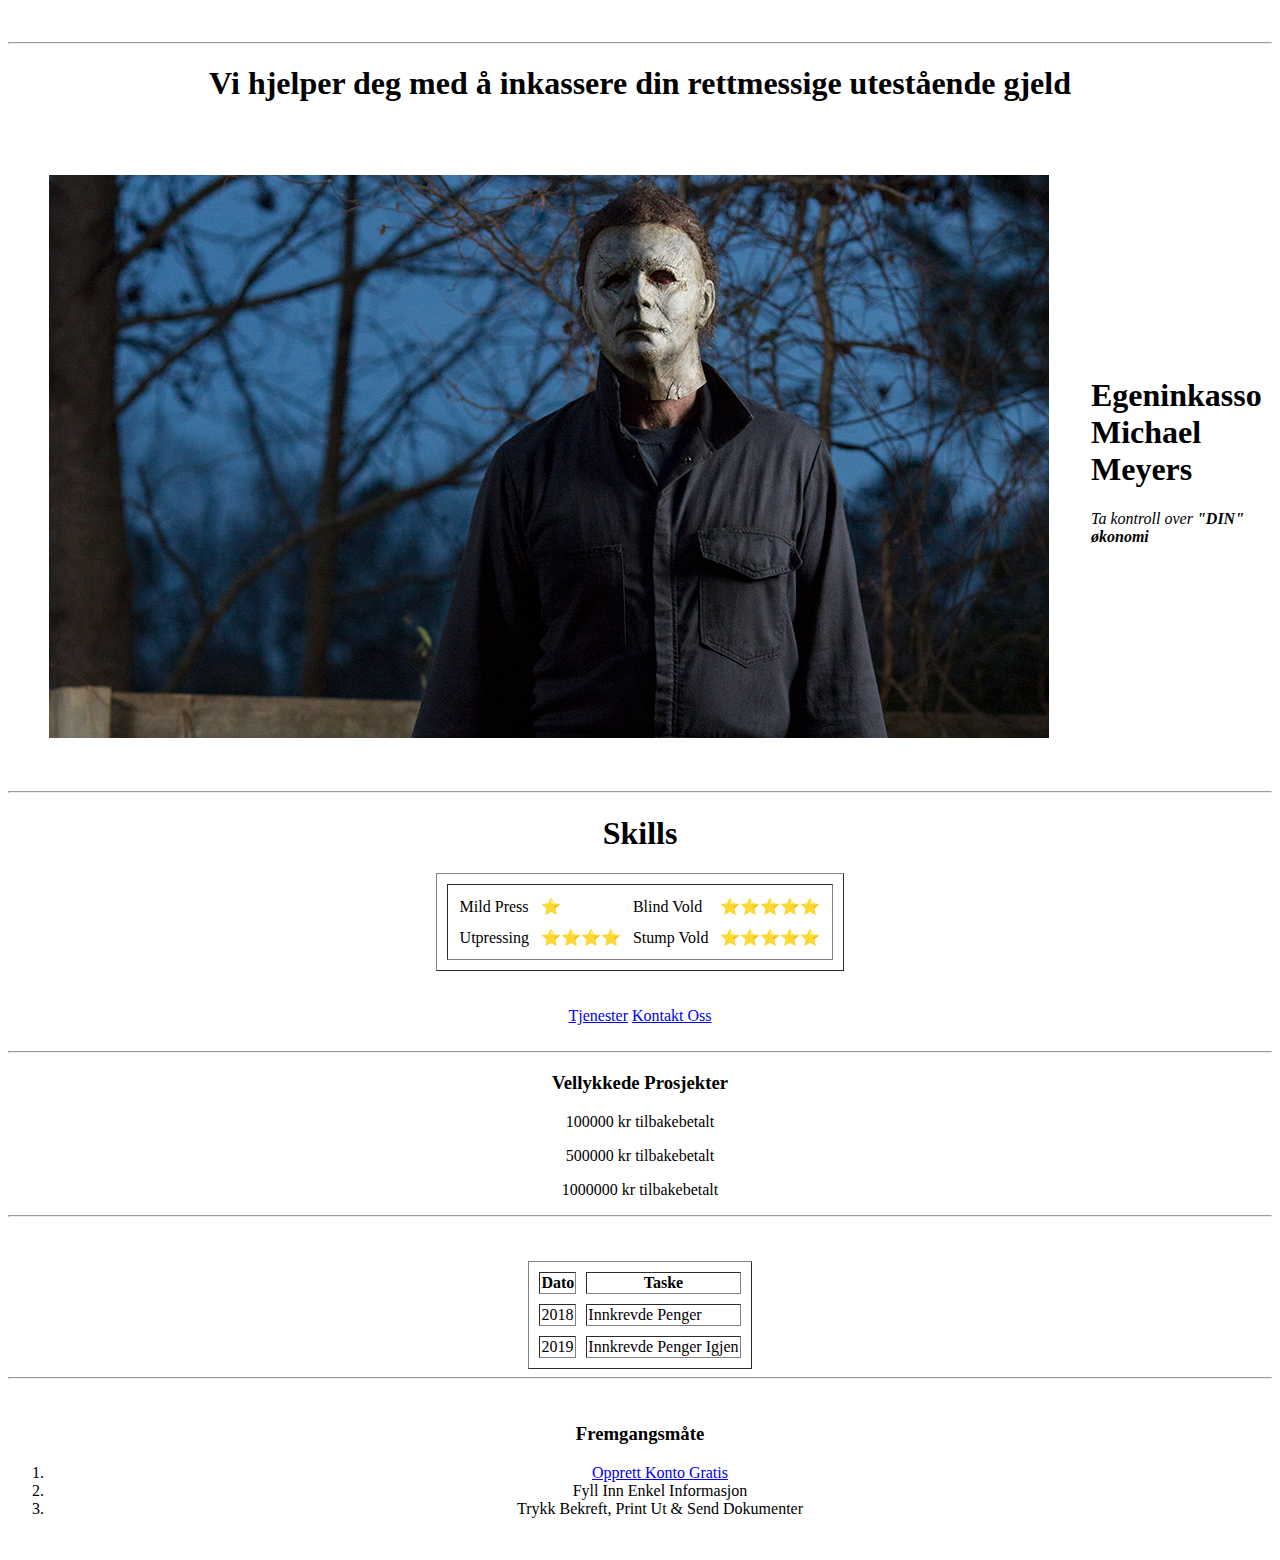
==== index.html @ fc5ee456 "Add initial files" ====
<!DOCTYPE html>
<html lang="en" dir="ltr">

<head>

  <meta charset="utf-8">
  <title>💸Egeninkasso</title>

</head>

<body>
  <center>
    <table cellspacing="40">
      <tr>
        <td><img src="Michael Myers.jpg" alt="Egeninkasso"></td>
        <td>
          <h1>Egeninkasso Michael Meyers</h1>
          <p><em>Ta kontroll over <strong>"DIN" økonomi</strong></em></p>
        </td>
        <br>
        <p>
          <hr>
          <h1>Vi hjelper deg med å inkassere din rettmessige utestående gjeld
        </p>
        </h1>
      </tr>
    </table>
    <hr>
    <p><h1>Skills</h1></p>
    <table border="1" cellspacing="10">
      <tr>
        <td>
          <table cellspacing="10">
            <tr>
              <td>Mild Press</td>
              <td>⭐</td>
              <td>Blind Vold</td>
              <td>⭐⭐⭐⭐⭐</td>
            </tr>
            <tr>
              <td>Utpressing</td>
              <td>⭐⭐⭐⭐</td>
              <td>Stump Vold</td>
              <td>⭐⭐⭐⭐⭐</td>
            </tr>
          </table>
        </td>
      </tr>
    </table>
    <br>
    <br>
    <a href="tjenester.html">Tjenester</a>
    <a href="kontakt.html">Kontakt Oss</a>
    <br>
    <br>
    <hr>
    <h3>Vellykkede Prosjekter</h3>
    <p>100000 kr tilbakebetalt</p>
    <p>500000 kr tilbakebetalt</p>
    <p>1000000 kr tilbakebetalt</p>
    <hr><br>
    <table border="1" cellspacing="10">
      <thead>
        <tr>
          <th>Dato</th>
          <th>Taske</th>
        </tr>
      </thead>
      <tbody>
        <tr>
          <td>2018</td>
          <td>Innkrevde Penger</td>
        </tr>
      </tbody>
      <tfoot>
        <tr>
          <td>2019</td>
          <td>Innkrevde Penger Igjen</td>
        </tr><br>
      </tfoot>
    </table>
    <hr>
    <br>
    <h3>Fremgangsmåte</h3>
    <ol>
      <li><a href="https://www.youtube.com/watch?v=hMIgZ8TGqfI">Opprett Konto Gratis</a></li>
      <li>Fyll Inn Enkel Informasjon</li>
      <li>Trykk Bekreft, Print Ut & Send Dokumenter</li>
    </ol>
    <br>
  </center>
</body>

</html>
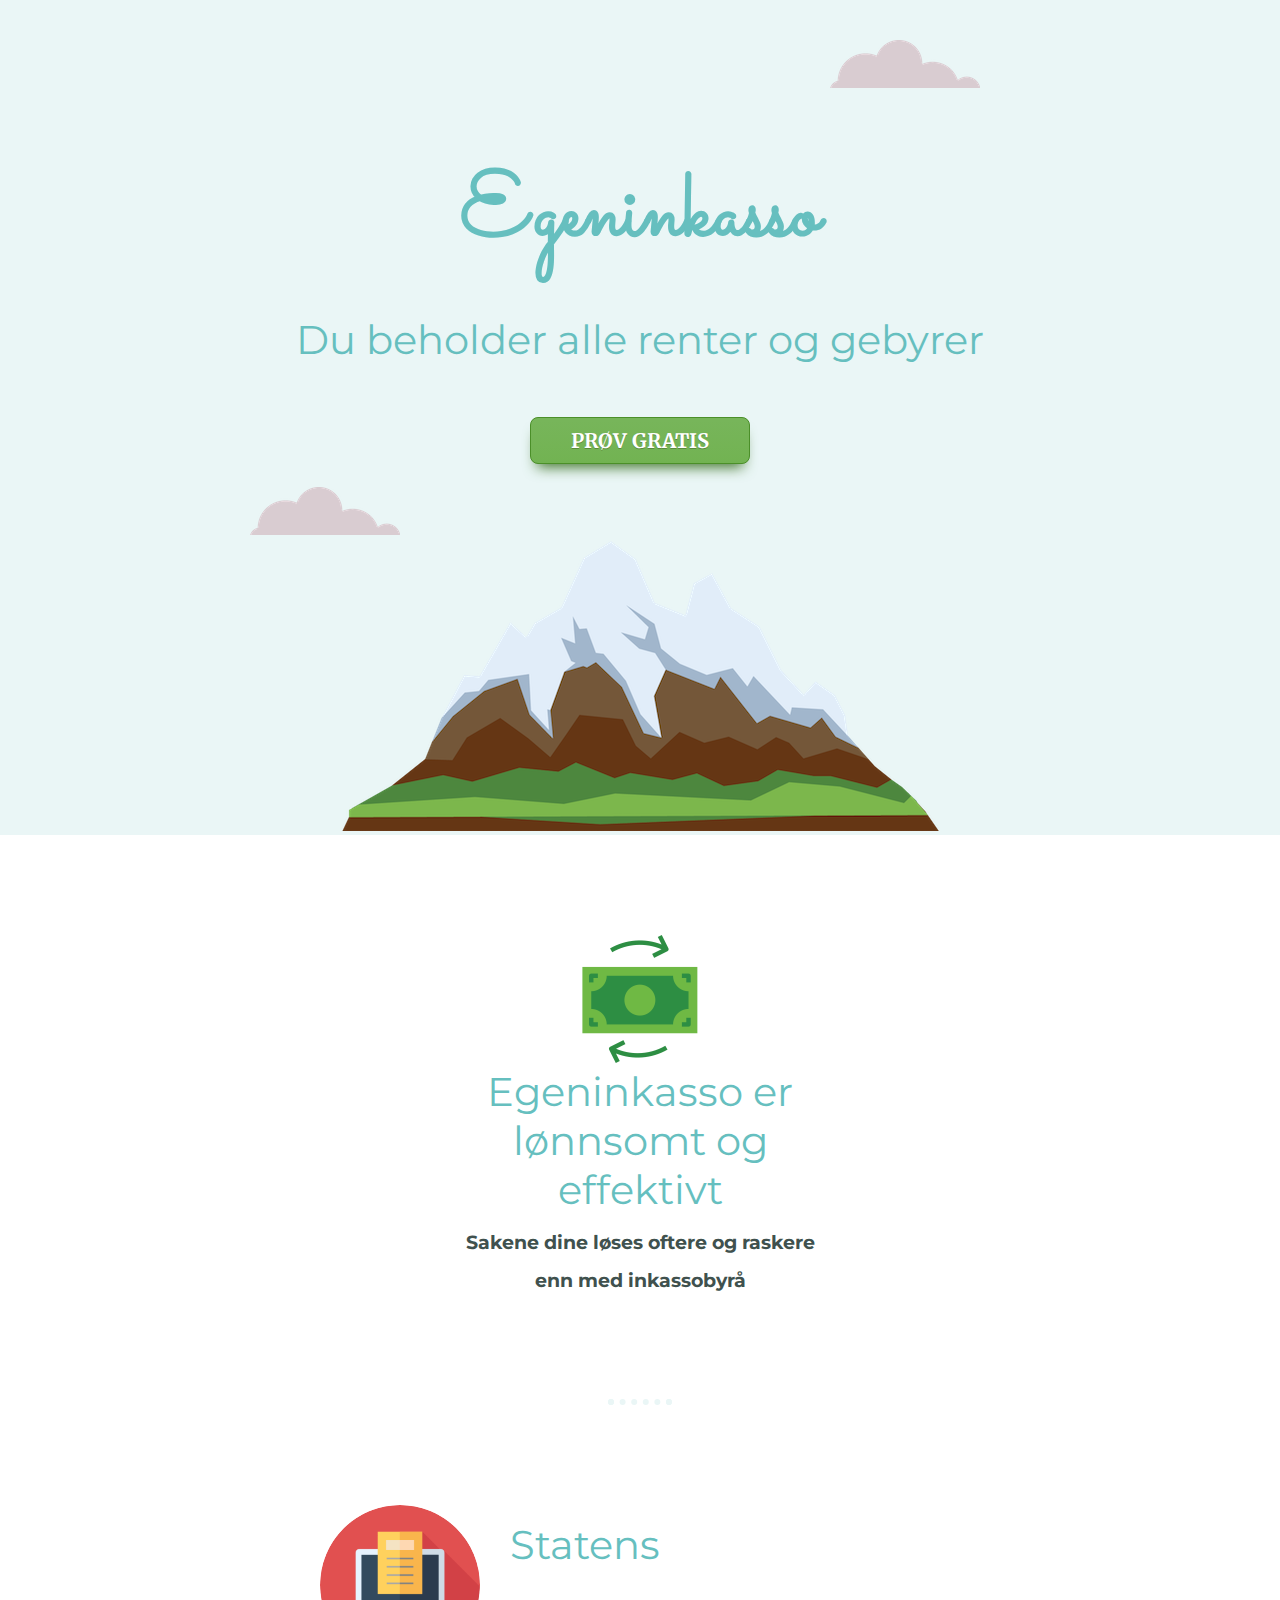
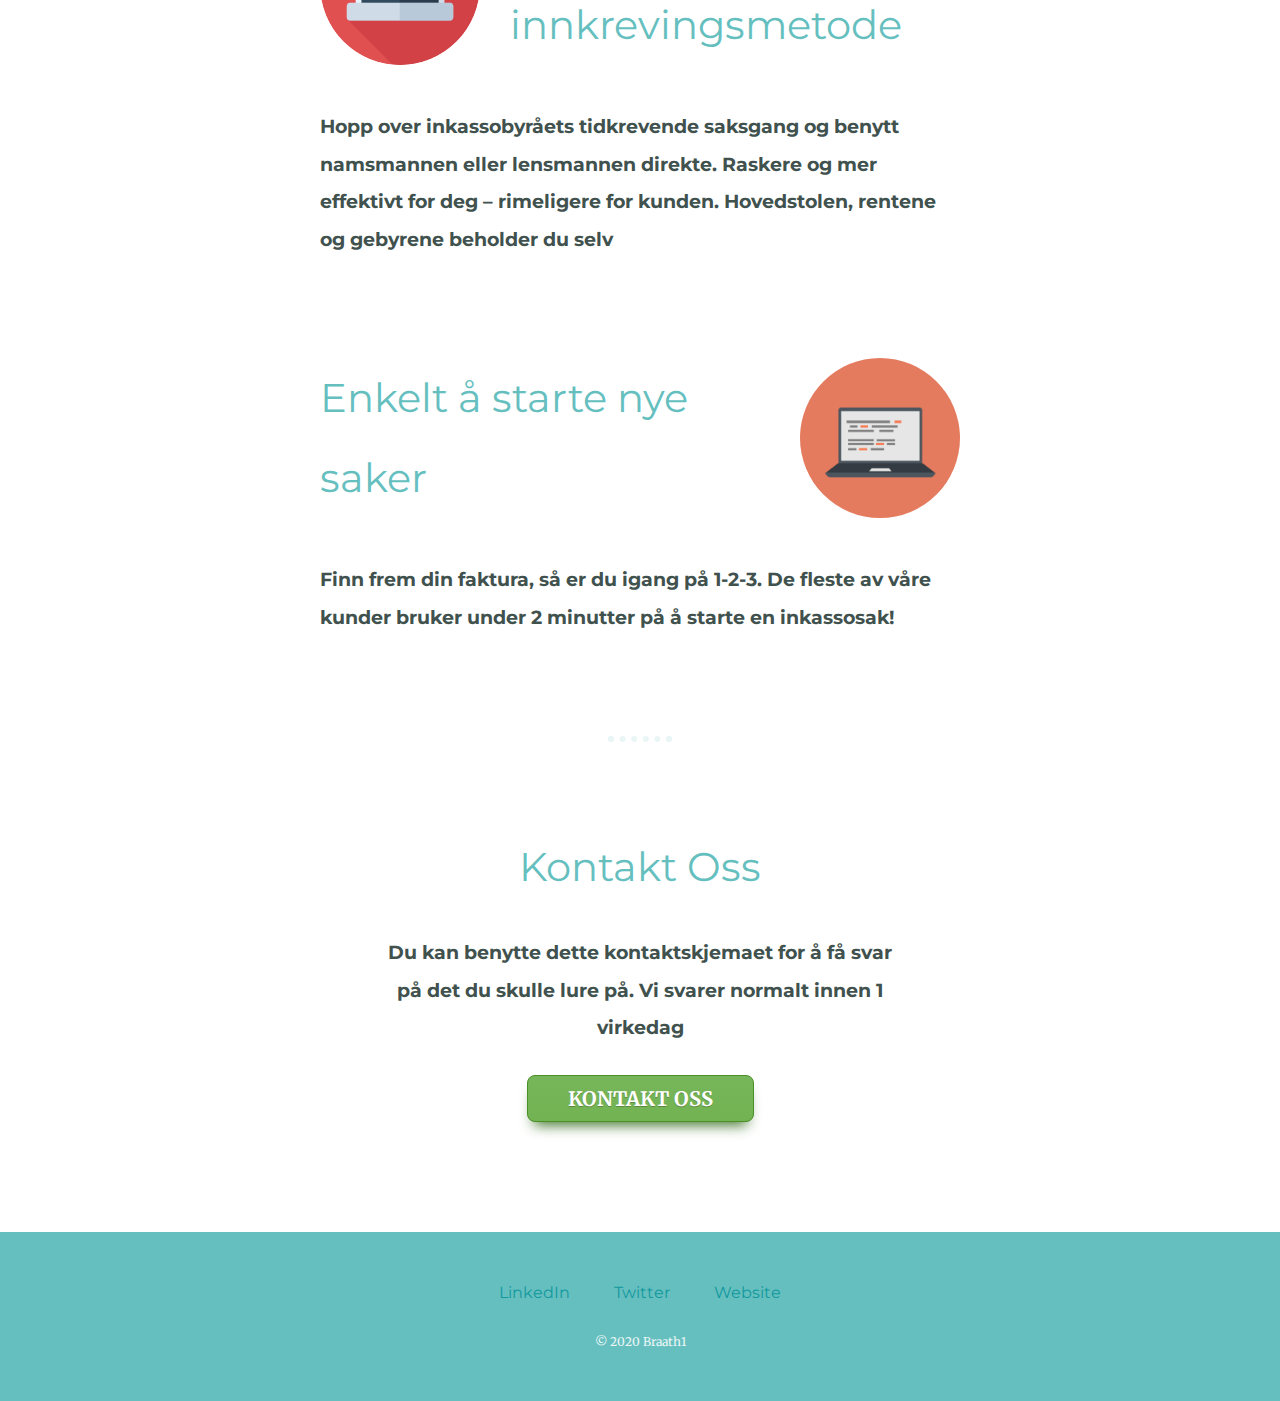
==== commit b8eba1c5: "Add files via upload" ====
--- a/index.html
+++ b/index.html
@@ -2,93 +2,60 @@
 <html lang="en" dir="ltr">
 
 <head>
-
   <meta charset="utf-8">
-  <title>💸Egeninkasso</title>
+  <title>Egeninkasso</title>
+  <link rel="stylesheet" href="css/styles.css">
+  <link rel="icon" href="favicon.jpg">
+  <link href="https://fonts.googleapis.com/css?family=Merriweather|Montserrat|Sacramento&display=swap" rel="stylesheet">
 
 </head>
 
 <body>
-  <center>
-    <table cellspacing="40">
-      <tr>
-        <td><img src="Michael Myers.jpg" alt="Egeninkasso"></td>
-        <td>
-          <h1>Egeninkasso Michael Meyers</h1>
-          <p><em>Ta kontroll over <strong>"DIN" økonomi</strong></em></p>
-        </td>
-        <br>
-        <p>
-          <hr>
-          <h1>Vi hjelper deg med å inkassere din rettmessige utestående gjeld
-        </p>
-        </h1>
-      </tr>
-    </table>
+  <div class="top-container">
+    <img class="top-cloud" src="images/cloud.png" alt="cloud-image">
+    <h1><strong>Egeninkasso</strong></h1>
+    <h2>Du beholder alle renter og gebyrer</h2>
+    <a href="https://www.braathenmedia.no" class="cta">PRØV GRATIS</a>
+    <br>
+    <img class="bottom-cloud" src="images/cloud.png" alt="cloud-image">
+    <img src="images/mountain.png" alt="mountain-image">
+  </div>
+
+  <div class="middle-container">
+    <div class="profile">
+      <img class="money-image" src="images\transfer.png" alt="">
+      <h2 class="indent-text">Egeninkasso er lønnsomt og effektivt</h2>
+      <h3 class="indent-text">Sakene dine løses oftere og raskere enn med inkassobyrå</h3>
+    </div>
     <hr>
-    <p><h1>Skills</h1></p>
-    <table border="1" cellspacing="10">
-      <tr>
-        <td>
-          <table cellspacing="10">
-            <tr>
-              <td>Mild Press</td>
-              <td>⭐</td>
-              <td>Blind Vold</td>
-              <td>⭐⭐⭐⭐⭐</td>
-            </tr>
-            <tr>
-              <td>Utpressing</td>
-              <td>⭐⭐⭐⭐</td>
-              <td>Stump Vold</td>
-              <td>⭐⭐⭐⭐⭐</td>
-            </tr>
-          </table>
-        </td>
-      </tr>
-    </table>
-    <br>
-    <br>
-    <a href="tjenester.html">Tjenester</a>
-    <a href="kontakt.html">Kontakt Oss</a>
-    <br>
-    <br>
+    <div class="skills">
+      <div class="skill-row">
+        <img class="invoice-image" src="images/invoice.png" alt="">
+        <h2>Statens innkrevingsmetode</h2>
+        <h3>Hopp over inkassobyråets tidkrevende saksgang og benytt namsmannen eller lensmannen direkte. Raskere og mer effektivt for deg – rimeligere for kunden. Hovedstolen, rentene og gebyrene beholder du selv</h3>
+      </div>
+      <div class="skill-row">
+        <img class="computer-image" src="images/computer.png" alt="">
+        <h2>Enkelt å starte nye saker</h2>
+        <h3>Finn frem din faktura, så er du igang på 1-2-3. De fleste av våre kunder bruker under 2 minutter på å starte en inkassosak!</h3>
+      </div>
+    </div>
     <hr>
-    <h3>Vellykkede Prosjekter</h3>
-    <p>100000 kr tilbakebetalt</p>
-    <p>500000 kr tilbakebetalt</p>
-    <p>1000000 kr tilbakebetalt</p>
-    <hr><br>
-    <table border="1" cellspacing="10">
-      <thead>
-        <tr>
-          <th>Dato</th>
-          <th>Taske</th>
-        </tr>
-      </thead>
-      <tbody>
-        <tr>
-          <td>2018</td>
-          <td>Innkrevde Penger</td>
-        </tr>
-      </tbody>
-      <tfoot>
-        <tr>
-          <td>2019</td>
-          <td>Innkrevde Penger Igjen</td>
-        </tr><br>
-      </tfoot>
-    </table>
-    <hr>
-    <br>
-    <h3>Fremgangsmåte</h3>
-    <ol>
-      <li><a href="https://www.youtube.com/watch?v=hMIgZ8TGqfI">Opprett Konto Gratis</a></li>
-      <li>Fyll Inn Enkel Informasjon</li>
-      <li>Trykk Bekreft, Print Ut & Send Dokumenter</li>
-    </ol>
-    <br>
-  </center>
+    <div class="contact">
+      <h2>Kontakt Oss</h2>
+      <h3>Du kan benytte dette kontaktskjemaet for å få svar på det du skulle lure på. Vi svarer normalt innen 1 virkedag</h3>
+      <a href="https://www.braathenmedia.no" class="button">KONTAKT OSS</a>
+    </div>
+  </div>
+
+  <div class="bottom-container">
+    <a class="footer-link" href="https://www.linkedin.com/">LinkedIn</a>
+    <a class="footer-link" href="https://twitter.com/">Twitter</a>
+    <a class="footer-link" href="https://www.braathenmedia.no/">Website</a>
+    <p class="copyrights">© 2020 Braath1</p>
+  </div>
+
+
 </body>
 
 </html>
--- a/css/styles.css
+++ b/css/styles.css
@@ -0,0 +1,195 @@
+/* Default CSS: https://www.w3schools.com/cssref/css_default_values.asp
+Very usefull resource: https://devdocs.io/
+All CSS Commands: https://developer.mozilla.org/en-US/docs/Web/CSS/Reference
+Images: https://www.flaticon.com/
+Gifs: https://giphy.com/
+All Fonts: https://fonts.google.com/
+All fonts % Mac/PC: https://www.cssfontstack.com/
+Typography Course: https://www.udemy.com/course/the-complete-web-development-bootcamp/learn/lecture/12391166#overview
+All Colors: https://developer.mozilla.org/en-US/docs/Web/CSS/color_value
+Top Designs: https://dribbble.com/
+Button Generator: https://www.bestcssbuttongenerator.com/#/4
+Challenges: https://www.frontendmentor.io/challenges
+*/
+/***************** Tag Selectors***********/
+body {
+  color: #40514E;
+  margin: 0;
+  text-align: center;
+  font-family: 'Merriweather', serif;
+}
+
+h1 {
+  color: #66BFBF;
+  font-size: 5.625rem;
+  margin: 50px auto 0 auto;
+  font-family: 'Sacramento', cursive;
+}
+
+h2 {
+  color: #66BFBF;
+  font-family: 'Montserrat', sans-serif;
+  font-size: 2.5rem;
+  font-weight: normal;
+  padding-bottom: 10px;
+}
+
+h3 {
+  font-family: 'Montserrat', sans-serif;
+  line-height: 2;
+}
+
+div {
+  background-color: white;
+}
+
+a {
+  color: #11999E;
+  font-family: 'Montserrat', sans-serif;
+  margin: 10px 20px;
+  text-decoration: none;
+}
+
+a:hover {
+  color: #EAF6F6;
+}
+
+hr {
+  border: dotted #EAF6F6 6px;
+  border-bottom: none;
+  width: 4%;
+  margin: 100px auto;
+}
+
+/***************** Class Selectors***********/
+.top-container {
+  background-color: #EAF6F6;
+  position: relative;
+  padding-top: 100px;
+}
+
+.middle-container {
+  margin: 100px 0;
+}
+
+.bottom-container {
+  background-color: #66BFBF;
+  padding: 50px 0 20px;
+}
+
+.bottom-cloud {
+  position: absolute;
+  left: 250px;
+  bottom: 300px;
+}
+
+.top-cloud {
+  position: absolute;
+  right: 300px;
+  top: 40px;
+}
+
+.invoice-image {
+  border-radius: 100%;
+  width: 25%;
+  float: left;
+  margin-right: 30px;
+}
+
+.computer-image {
+  border-radius: 100%;
+  width: 25%;
+  float: right;
+  margin-left: 30px;
+}
+
+.money-image {
+  width: 10%;
+}
+
+.indent-text {
+  width: 30%;
+  margin: auto;
+}
+
+.skill-row {
+  width: 50%;
+  margin: 100px auto 100px auto;
+  text-align: left;
+  line-height: 2;
+}
+
+.transfer {
+  height: 250px;
+  width: 250px;
+  margin: 50px auto 50px auto;
+  text-align: left;
+  line-height: 2;
+}
+
+.contact {
+  width: 40%;
+  margin: 40px auto 60px;
+}
+
+.copyrights {
+  color: #EAF6F6;
+  font-size: 0.75rem;
+  padding: 20px 0;
+}
+
+.button {
+  box-shadow: 0px 10px 14px -7px #3e7327;
+  background: linear-gradient(to bottom, #77b55a 5%, #72b352 100%);
+  background-color: #77b55a;
+  border-radius: 8px;
+  border: 1px solid #4b8f29;
+  display: inline-block;
+  cursor: pointer;
+  color: #ffffff;
+  font-family: 'Merriweather', serif;
+  font-size: 20px;
+  font-weight: bold;
+  padding: 10px 40px;
+  text-decoration: none;
+  text-shadow: 0px 1px 0px #5b8a3c;
+}
+
+.button:hover {
+  background: linear-gradient(to bottom, #11999E 5%, #11999E 100%);
+  background-color: #72b352;
+}
+
+.button:active {
+  position: relative;
+  top: 1px;
+}
+
+.cta {
+  box-shadow: 0px 10px 14px -7px #3e7327;
+  background: linear-gradient(to bottom, #77b55a 5%, #72b352 100%);
+  background-color: #77b55a;
+  border-radius: 8px;
+  border: 1px solid #4b8f29;
+  display: inline-block;
+  cursor: pointer;
+  color: #ffffff;
+  font-family: 'Merriweather', serif;
+  font-size: 20px;
+  font-weight: bold;
+  padding: 10px 40px;
+  text-decoration: none;
+  text-shadow: 0px 1px 0px #5b8a3c;
+}
+
+.cta:hover {
+  background: linear-gradient(to bottom, #11999E 5%, #11999E 100%);
+  background-color: #72b352;
+}
+
+.cta:active {
+  position: relative;
+  top: 1px;
+}
+
+/***************** ID Selectors***********/
